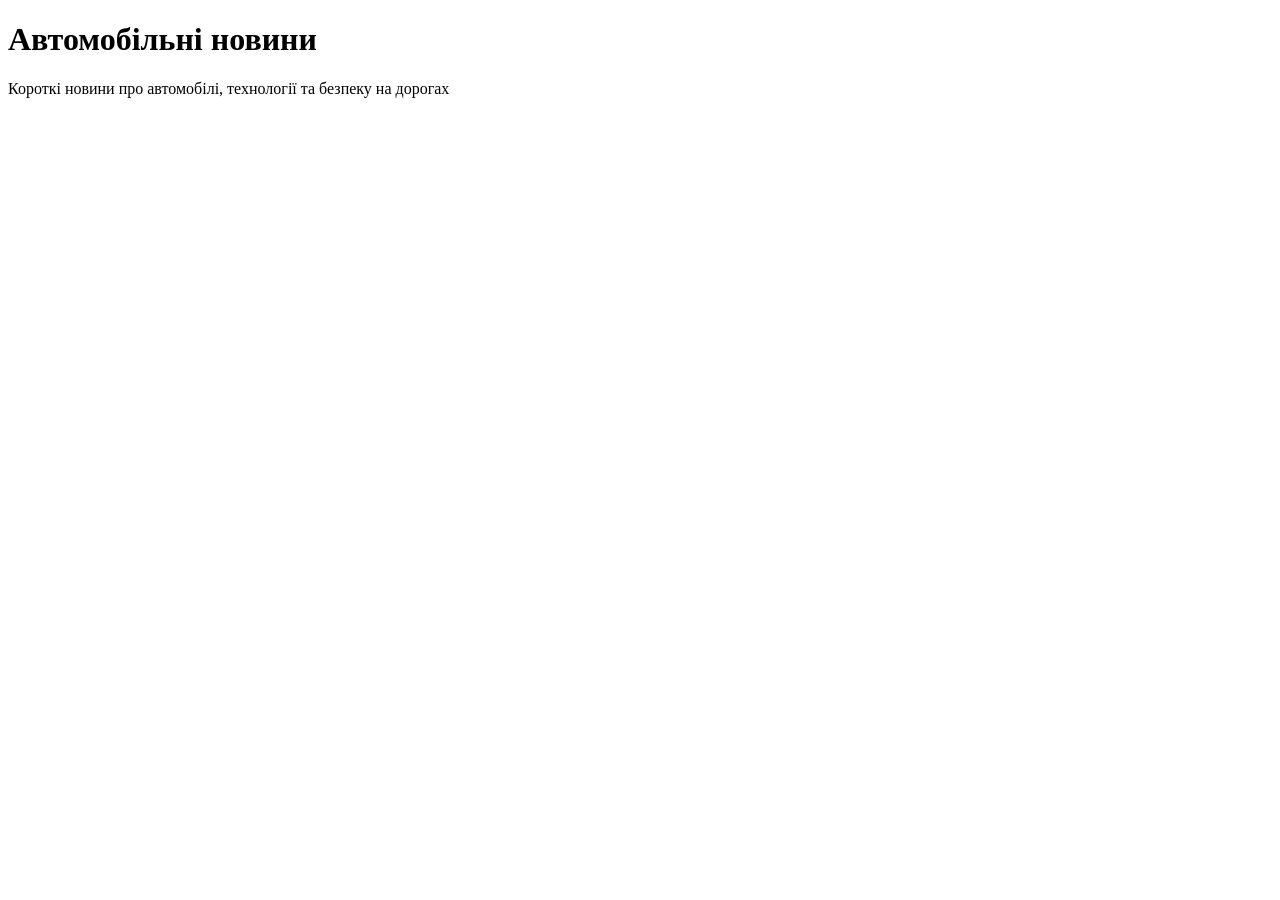
==== ipz243_kma/index.html @ 39418210 "feat: add base automotive news page" ====
<!DOCTYPE html>
<html lang="uk">
<head>
  <meta charset="UTF-8" />
  <meta name="viewport" content="width=device-width, initial-scale=1.0" />
  <title>Автомобільні новини</title>
  <link rel="stylesheet" href="style.css" />
</head>
<body>
  <header class="header">
    <h1>Автомобільні новини</h1>
    <p>Короткі новини про автомобілі, технології та безпеку на дорогах</p>
  </header>

  <main class="news-container">
  </main>
</body>
</html>
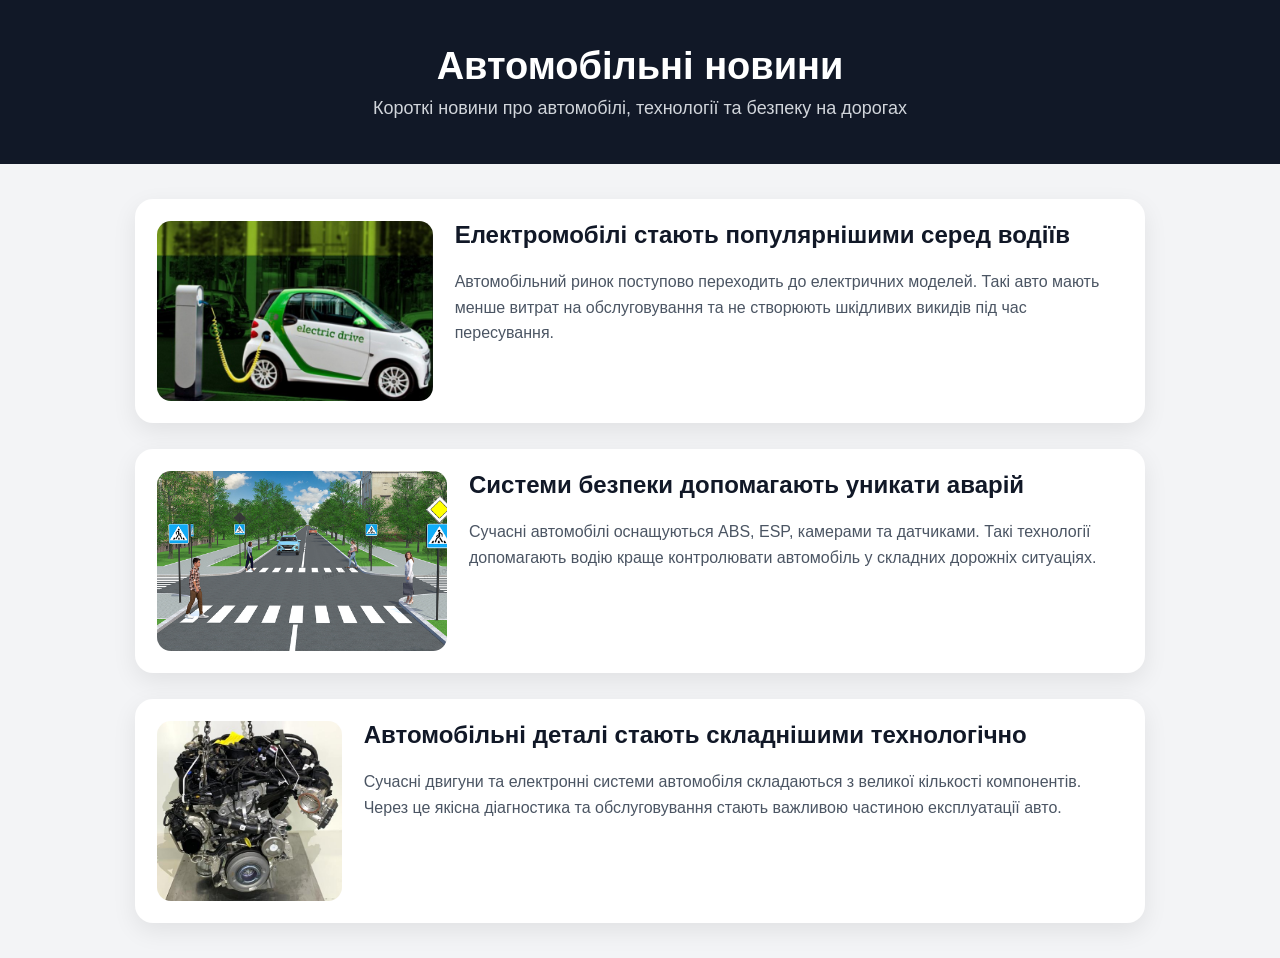
==== commit b9bea603: "chore: update" ====
--- a/ipz243_kma/index.html
+++ b/ipz243_kma/index.html
@@ -13,6 +13,41 @@
   </header>
 
   <main class="news-container">
+    <article class="news-card">
+      <img src="images/electric-car.jpg" alt="Електромобіль на зарядній станції" />
+      <div class="news-content">
+        <h2>Електромобілі стають популярнішими серед водіїв</h2>
+        <p>
+          Автомобільний ринок поступово переходить до електричних моделей.
+          Такі авто мають менше витрат на обслуговування та не створюють
+          шкідливих викидів під час пересування.
+        </p>
+      </div>
+    </article>
+
+    <article class="news-card">
+      <img src="images/safety-system.jpg" alt="Система безпеки автомобіля" />
+      <div class="news-content">
+        <h2>Системи безпеки допомагають уникати аварій</h2>
+        <p>
+          Сучасні автомобілі оснащуються ABS, ESP, камерами та датчиками.
+          Такі технології допомагають водію краще контролювати автомобіль
+          у складних дорожніх ситуаціях.
+        </p>
+      </div>
+    </article>
+
+    <article class="news-card">
+      <img src="images/car-parts.jpeg" alt="Автомобільні деталі" />
+      <div class="news-content">
+        <h2>Автомобільні деталі стають складнішими технологічно</h2>
+        <p>
+          Сучасні двигуни та електронні системи автомобіля складаються з великої
+          кількості компонентів. Через це якісна діагностика та обслуговування
+          стають важливою частиною експлуатації авто.
+        </p>
+      </div>
+    </article>
   </main>
 </body>
 </html>
--- a/ipz243_kma/style.css
+++ b/ipz243_kma/style.css
@@ -0,0 +1,76 @@
+* {
+  box-sizing: border-box;
+}
+
+body {
+  margin: 0;
+  font-family: Arial, sans-serif;
+  background: #f3f4f6;
+  color: #222;
+}
+
+.header {
+  padding: 45px 20px;
+  text-align: center;
+  background: #111827;
+  color: white;
+}
+
+.header h1 {
+  margin: 0 0 10px;
+  font-size: 38px;
+}
+
+.header p {
+  margin: 0;
+  font-size: 18px;
+  color: #d1d5db;
+}
+
+.news-container {
+  max-width: 1050px;
+  margin: 35px auto;
+  padding: 0 20px;
+}
+
+.news-card {
+  display: flex;
+  gap: 22px;
+  margin-bottom: 26px;
+  padding: 22px;
+  background: white;
+  border-radius: 18px;
+  box-shadow: 0 8px 24px rgba(0, 0, 0, 0.08);
+}
+
+.news-card img {
+  width: 290px;
+  height: 180px;
+  border-radius: 14px;
+  object-fit: cover;
+}
+
+.news-content h2 {
+  margin-top: 0;
+  color: #111827;
+}
+
+.news-content p {
+  line-height: 1.6;
+  color: #4b5563;
+}
+
+@media (max-width: 720px) {
+  .news-card {
+    flex-direction: column;
+  }
+
+  .news-card img {
+    width: 100%;
+    height: auto;
+  }
+
+  .header h1 {
+    font-size: 30px;
+  }
+}
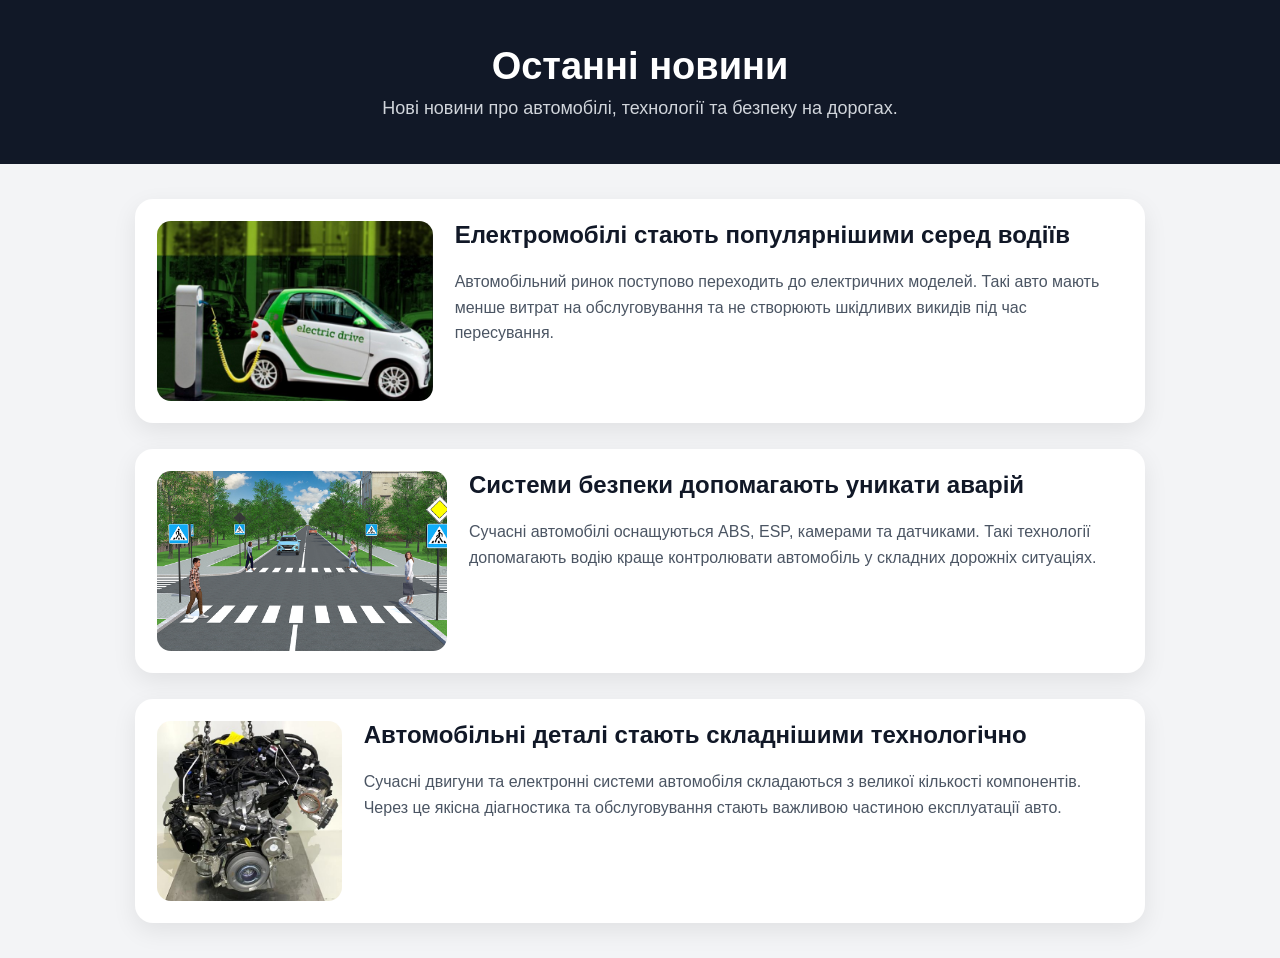
==== commit 592c3b22: "feat: update automotive page title" ====
--- a/ipz243_kma/index.html
+++ b/ipz243_kma/index.html
@@ -3,13 +3,13 @@
 <head>
   <meta charset="UTF-8" />
   <meta name="viewport" content="width=device-width, initial-scale=1.0" />
-  <title>Автомобільні новини</title>
+  <title>Головні автомобільні новини</title>
   <link rel="stylesheet" href="style.css" />
 </head>
 <body>
   <header class="header">
-    <h1>Автомобільні новини</h1>
-    <p>Короткі новини про автомобілі, технології та безпеку на дорогах</p>
+    <h1>Останні новини </h1>
+    <p>Нові новини про автомобілі, технології та безпеку на дорогах.</p>
   </header>
 
   <main class="news-container">
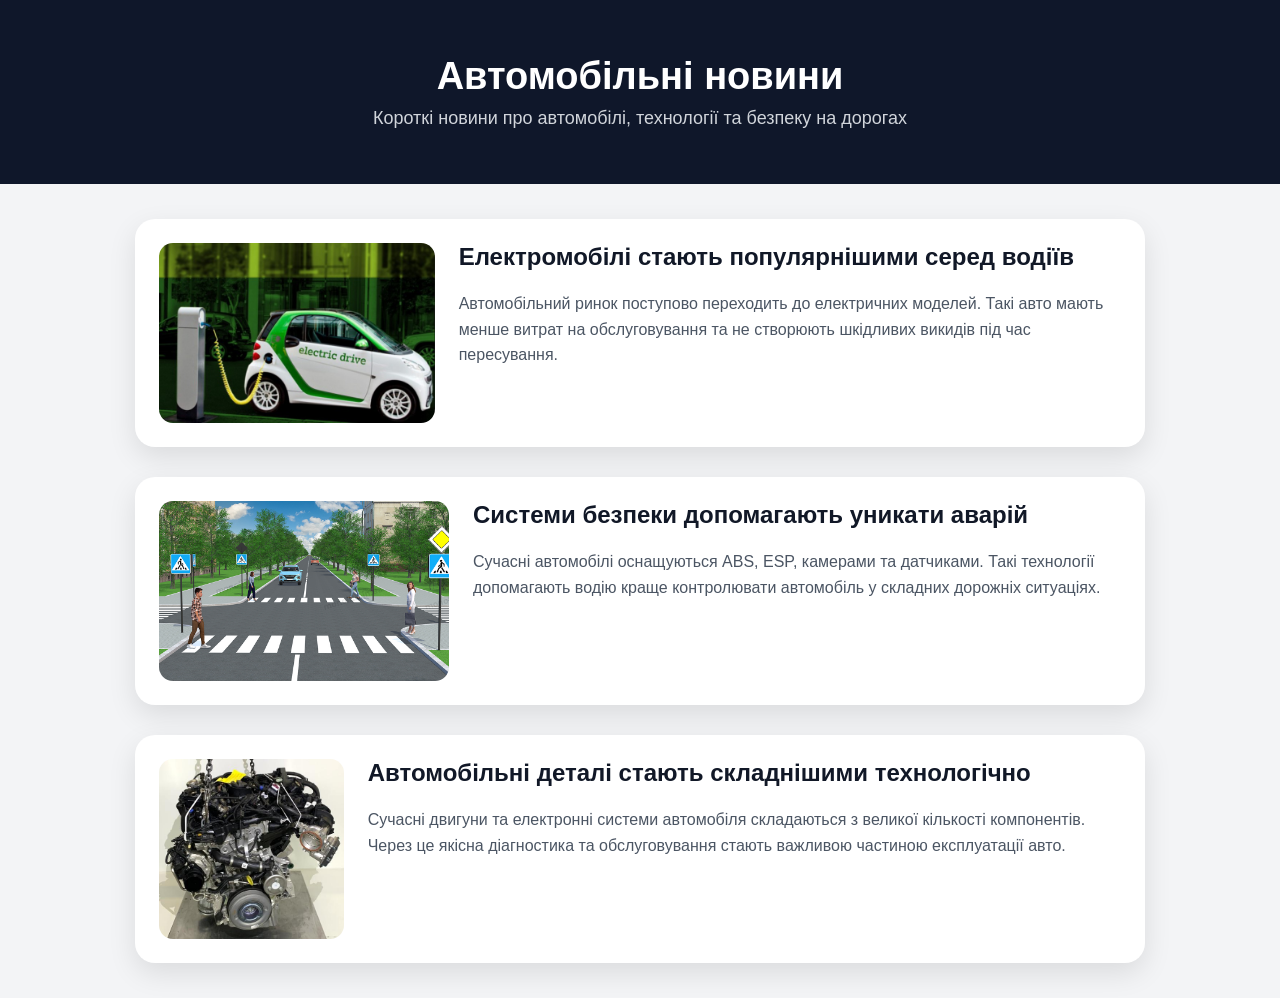
==== commit 6c82c9e8: "feat: update second branch title" ====
--- a/ipz243_kma/index.html
+++ b/ipz243_kma/index.html
@@ -3,13 +3,13 @@
 <head>
   <meta charset="UTF-8" />
   <meta name="viewport" content="width=device-width, initial-scale=1.0" />
-  <title>Головні автомобільні новини</title>
+  <title>Новини на автомобільну тематику</title>
   <link rel="stylesheet" href="style.css" />
 </head>
 <body>
   <header class="header">
-    <h1>Останні новини </h1>
-    <p>Нові новини про автомобілі, технології та безпеку на дорогах.</p>
+    <h1>Автомобільні новини</h1>
+    <p>Короткі новини про автомобілі, технології та безпеку на дорогах</p>
   </header>
 
   <main class="news-container">
--- a/ipz243_kma/style.css
+++ b/ipz243_kma/style.css
@@ -10,9 +10,9 @@
 }
 
 .header {
-  padding: 45px 20px;
+  padding: 55px 20px;
   text-align: center;
-  background: #111827;
+  background: #0f172a;
   color: white;
 }
 
@@ -35,12 +35,12 @@
 
 .news-card {
   display: flex;
-  gap: 22px;
-  margin-bottom: 26px;
-  padding: 22px;
+  gap: 24px;
+  margin-bottom: 30px;
+  padding: 24px;
   background: white;
-  border-radius: 18px;
-  box-shadow: 0 8px 24px rgba(0, 0, 0, 0.08);
+  border-radius: 20px;
+  box-shadow: 0 10px 28px rgba(0, 0, 0, 0.1);
 }
 
 .news-card img {
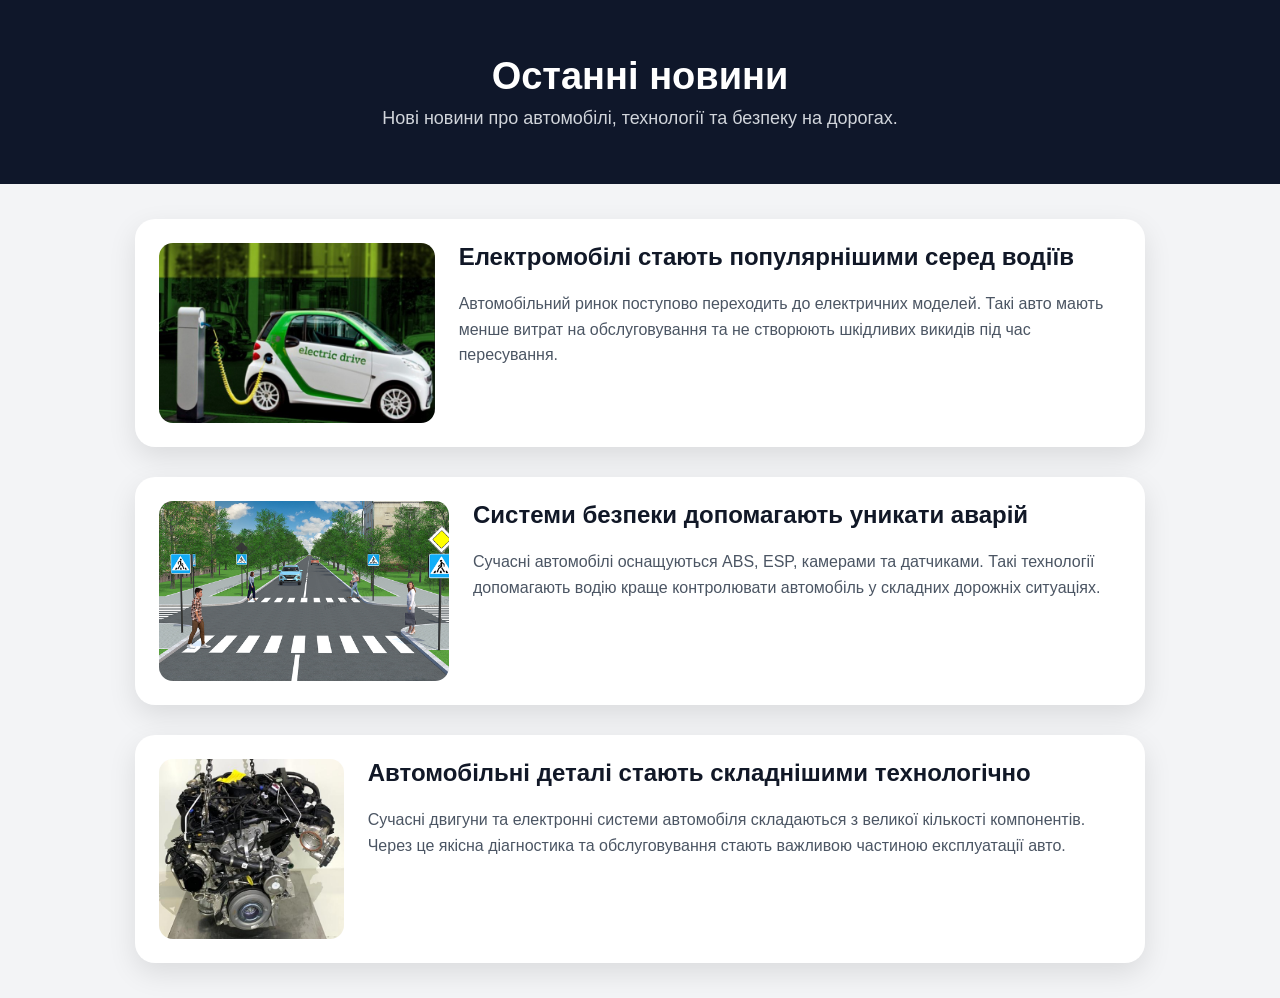
==== commit 9b02a6bb: "fix: resolve branch merge conflict" ====
--- a/ipz243_kma/index.html
+++ b/ipz243_kma/index.html
@@ -3,13 +3,15 @@
 <head>
   <meta charset="UTF-8" />
   <meta name="viewport" content="width=device-width, initial-scale=1.0" />
+
   <title>Новини на автомобільну тематику</title>
+
   <link rel="stylesheet" href="style.css" />
 </head>
 <body>
   <header class="header">
-    <h1>Автомобільні новини</h1>
-    <p>Короткі новини про автомобілі, технології та безпеку на дорогах</p>
+    <h1>Останні новини </h1>
+    <p>Нові новини про автомобілі, технології та безпеку на дорогах.</p>
   </header>
 
   <main class="news-container">
